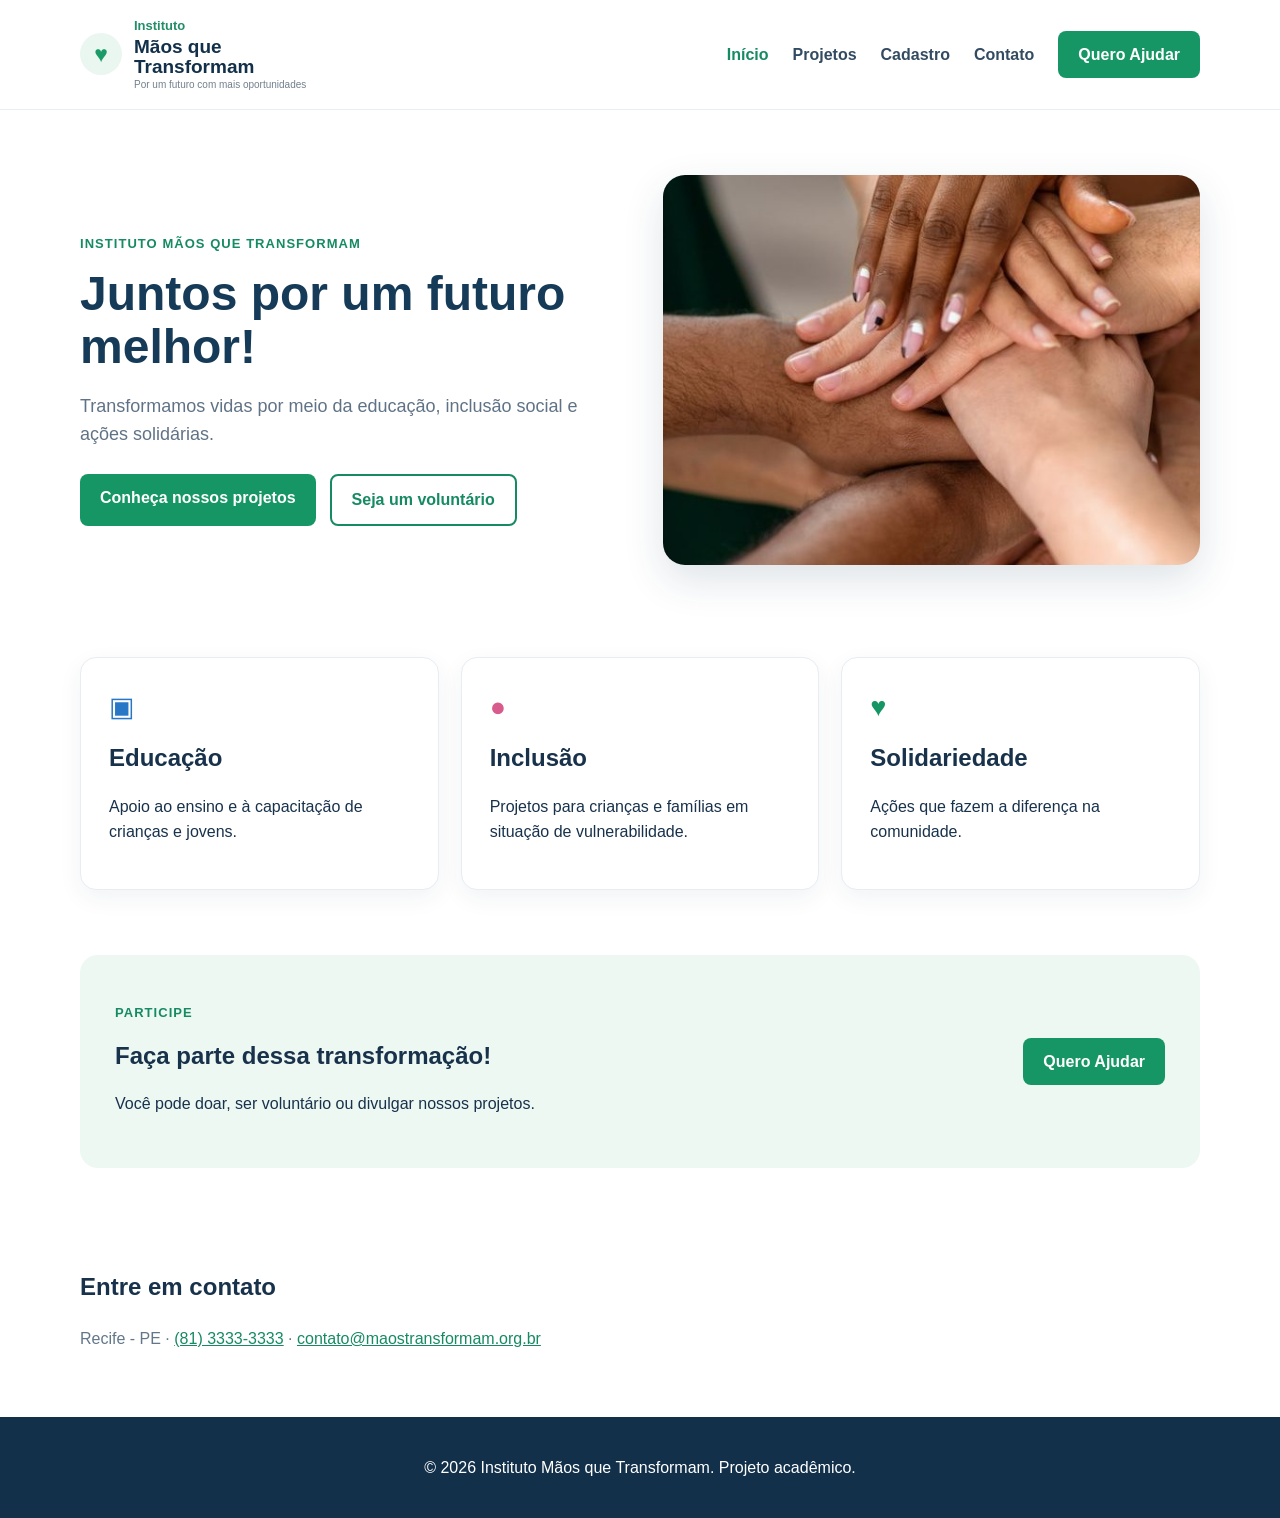
==== html/index.html @ 0df7c1c0 "Projeto inicial - Instituto Mãos que Transformam" ====
<!DOCTYPE html>
<html lang="pt-BR">
<head>
    <meta charset="UTF-8">
    <meta name="viewport" content="width=device-width, initial-scale=1.0">
    <meta name="description" content="Instituto Mãos que Transformam - educação, inclusão e solidariedade.">
    <title>Instituto Mãos que Transformam</title>
    <link rel="stylesheet" href="../css/style.css">
</head>
<body>
    <header class="topbar">
        <div class="container nav-wrap">
            <a class="brand" href="index.html">
                <span class="brand-mark" aria-hidden="true">♥</span>
                <span>
                    <strong>Instituto</strong>
                    <b>Mãos que<br>Transformam</b>
                    <small>Por um futuro com mais oportunidades</small>
                </span>
            </a>

            <nav aria-label="Navegação principal">
                <ul class="nav-list">
                    <li><a class="active" href="index.html">Início</a></li>
                    <li><a href="projetos.html">Projetos</a></li>
                    <li><a href="cadastro.html">Cadastro</a></li>
                    <li><a href="#contato">Contato</a></li>
                    <li><a class="nav-cta" href="cadastro.html">Quero Ajudar</a></li>
                </ul>
            </nav>
        </div>
    </header>

    <main>
        <section class="hero container">
            <div class="hero-copy">
                <p class="eyebrow">Instituto Mãos que Transformam</p>
                <h1>Juntos por um futuro melhor!</h1>
                <p>
                    Transformamos vidas por meio da educação,
                    inclusão social e ações solidárias.
                </p>

                <div class="hero-actions">
                    <a class="button" href="projetos.html">Conheça nossos projetos</a>
                    <a class="button outline" href="cadastro.html">Seja um voluntário</a>
                </div>
            </div>

            <div class="hero-image">
                <img src="../imagens/banner.jpg"
                     alt="Voluntários reunidos em uma ação comunitária">
            </div>
        </section>

        <section class="pillars container" aria-label="Áreas de atuação">
            <article>
                <span class="icon blue" aria-hidden="true">▣</span>
                <h2>Educação</h2>
                <p>Apoio ao ensino e à capacitação de crianças e jovens.</p>
            </article>

            <article>
                <span class="icon pink" aria-hidden="true">●</span>
                <h2>Inclusão</h2>
                <p>Projetos para crianças e famílias em situação de vulnerabilidade.</p>
            </article>

            <article>
                <span class="icon green" aria-hidden="true">♥</span>
                <h2>Solidariedade</h2>
                <p>Ações que fazem a diferença na comunidade.</p>
            </article>
        </section>

        <section class="callout container">
            <div>
                <p class="eyebrow">Participe</p>
                <h2>Faça parte dessa transformação!</h2>
                <p>Você pode doar, ser voluntário ou divulgar nossos projetos.</p>
            </div>
            <a class="button" href="cadastro.html">Quero Ajudar</a>
        </section>

        <section class="contact container" id="contato">
            <h2>Entre em contato</h2>
            <address>
                Recife - PE ·
                <a href="tel:+558133333333">(81) 3333-3333</a> ·
                <a href="mailto:contato@maostransformam.org.br">
                    contato@maostransformam.org.br
                </a>
            </address>
        </section>
    </main>

    <footer class="footer">
        <p>&copy; 2026 Instituto Mãos que Transformam. Projeto acadêmico.</p>
    </footer>

    <script src="../js/script.js"></script>
</body>
</html>
---- css/style.css ----
*{box-sizing:border-box}
html{scroll-behavior:smooth}
body{margin:0;font-family:Arial,Helvetica,sans-serif;color:#18324b;background:#fff;line-height:1.6}
.container{width:min(1120px,92%);margin:auto}
.topbar{background:#fff;border-bottom:1px solid #e8eef3;position:sticky;top:0;z-index:10}
.nav-wrap{display:flex;align-items:center;justify-content:space-between;gap:30px;padding:16px 0}
.brand{display:flex;align-items:center;gap:12px;color:#12304a;text-decoration:none}
.brand-mark{display:grid;place-items:center;width:42px;height:42px;border-radius:50%;background:#eaf7f0;color:#1b9b68;font-size:23px}
.brand strong,.brand b,.brand small{display:block}
.brand strong{font-size:13px;color:#238d67}
.brand b{font-size:19px;line-height:1.05}
.brand small{font-size:10px;color:#71808d}
.nav-list{display:flex;align-items:center;gap:24px;list-style:none;margin:0;padding:0}
.nav-list a{color:#334b61;text-decoration:none;font-weight:600}
.nav-list a:hover,.nav-list .active{color:#168a62}
.nav-cta,.button{display:inline-block;background:#179665;color:#fff!important;padding:11px 20px;border-radius:8px;text-decoration:none;border:0;font-weight:700;cursor:pointer}
.hero{display:grid;grid-template-columns:1fr 1fr;align-items:center;gap:45px;padding:65px 0}
.hero h1{font-size:48px;line-height:1.1;margin:12px 0;color:#153b58}
.eyebrow{color:#168a62;text-transform:uppercase;font-size:13px;font-weight:800;letter-spacing:.08em}
.hero-copy>p:not(.eyebrow){font-size:18px;color:#607386}
.hero-actions{display:flex;gap:14px;margin-top:25px}
.outline{background:#fff!important;color:#168a62!important;border:2px solid #168a62}
.hero-image img{width:100%;height:390px;object-fit:cover;border-radius:22px;box-shadow:0 15px 40px rgba(22,59,88,.14)}
.pillars{display:grid;grid-template-columns:repeat(3,1fr);gap:22px;padding:20px 0 65px}
.pillars article{padding:28px;border:1px solid #e7edf2;border-radius:16px;background:#fff;box-shadow:0 8px 24px rgba(22,59,88,.06)}
.icon{font-size:27px}.blue{color:#2877c7}.pink{color:#d85b8d}.green{color:#179665}
.pillars h2,.project-card h2{margin:10px 0 5px}
.callout{background:#edf8f3;border-radius:18px;padding:35px;display:flex;align-items:center;justify-content:space-between;gap:20px;margin-bottom:55px}
.callout h2{margin:5px 0}
.contact{padding:25px 0 65px}
.contact address{font-style:normal;color:#63778a}
.contact a{color:#168a62}
.footer{background:#12304a;color:#fff;text-align:center;padding:22px}
.page-heading,.form-heading{text-align:center;background:#edf5fa;padding:55px 20px;margin-bottom:35px}
.page-heading h1,.form-heading h1{font-size:42px;margin:8px 0;color:#153b58}
.projects{display:grid;grid-template-columns:repeat(3,1fr);gap:25px;padding-bottom:55px}
.project-card{overflow:hidden;border:1px solid #e4ebf0;border-radius:16px;background:#fff;box-shadow:0 8px 25px rgba(22,59,88,.08)}
.project-card img{width:100%;height:220px;object-fit:cover;display:block}
.project-card div{padding:22px}
.project-card p{color:#607386}
.small{padding:9px 15px}
.form-card{max-width:1000px;padding-bottom:60px}
.form-card form{background:#fff;padding:30px;border-radius:16px;box-shadow:0 10px 35px rgba(22,59,88,.08)}
.form-card fieldset{border:1px solid #dce6ed;border-radius:12px;padding:22px;margin-bottom:24px}
.form-card legend{font-weight:800;color:#153b58;padding:0 8px}
.form-grid{display:grid;gap:18px}
.form-grid.three{grid-template-columns:repeat(3,1fr)}
.form-grid.address{grid-template-columns:1.5fr 1fr 1fr}
.wide{grid-column:span 2}
.form-card label{display:block;font-weight:700;margin-bottom:6px}
.form-card label span,.question span{color:#d33}
.form-card input,.form-card select,.form-card textarea{width:100%;padding:12px;border:1px solid #cbd7df;border-radius:8px;font:inherit}
.form-card textarea{resize:vertical}
.choices{display:flex;flex-wrap:wrap;gap:20px;margin-bottom:20px}
.choices label{font-weight:500}
.choices input{width:auto}
.submit{margin-top:4px}
.form-status{display:inline-block;margin-left:15px}
.button:hover,.nav-cta:hover{filter:brightness(.94)}
@media(max-width:850px){
    .nav-wrap{flex-direction:column}
    .nav-list{flex-wrap:wrap;justify-content:center}
    .hero,.pillars,.projects{grid-template-columns:1fr}
    .hero h1{font-size:38px}
    .form-grid.three,.form-grid.address{grid-template-columns:1fr}
    .wide{grid-column:auto}
    .callout{flex-direction:column;align-items:flex-start}
}
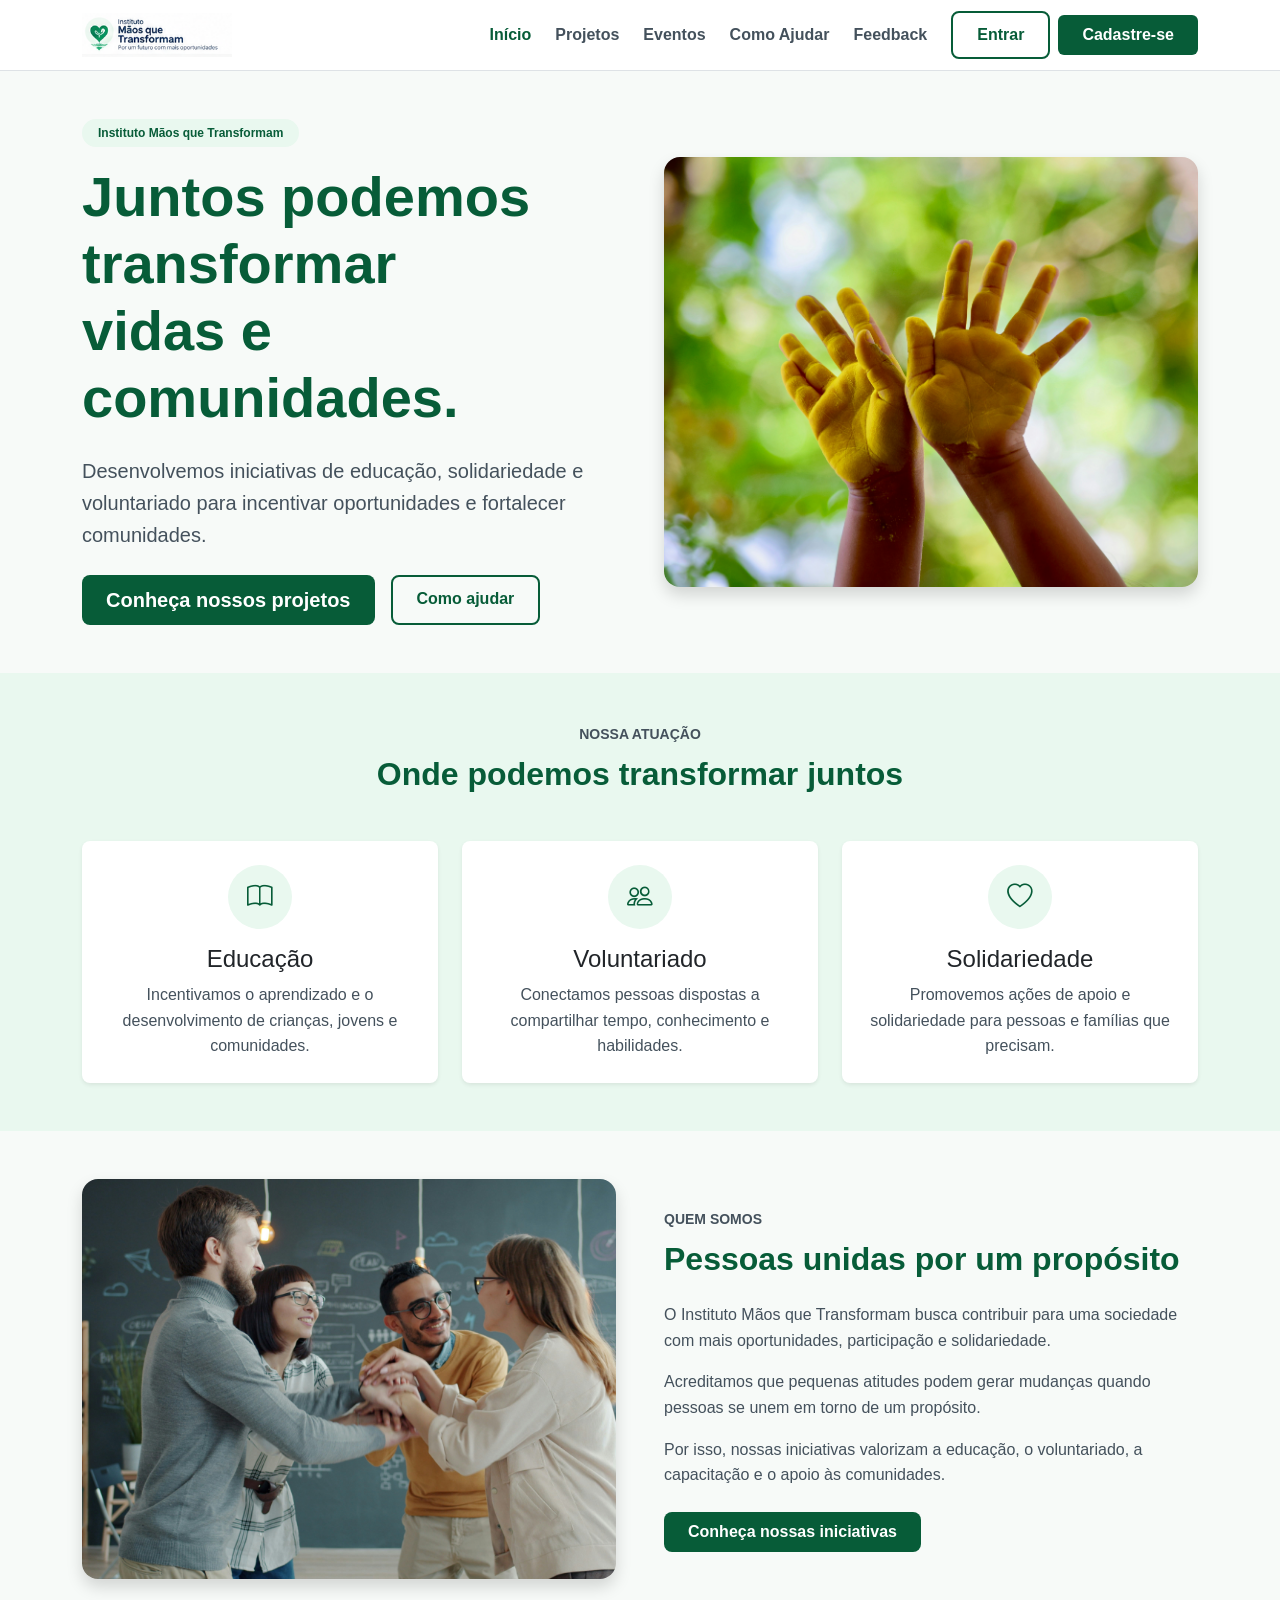
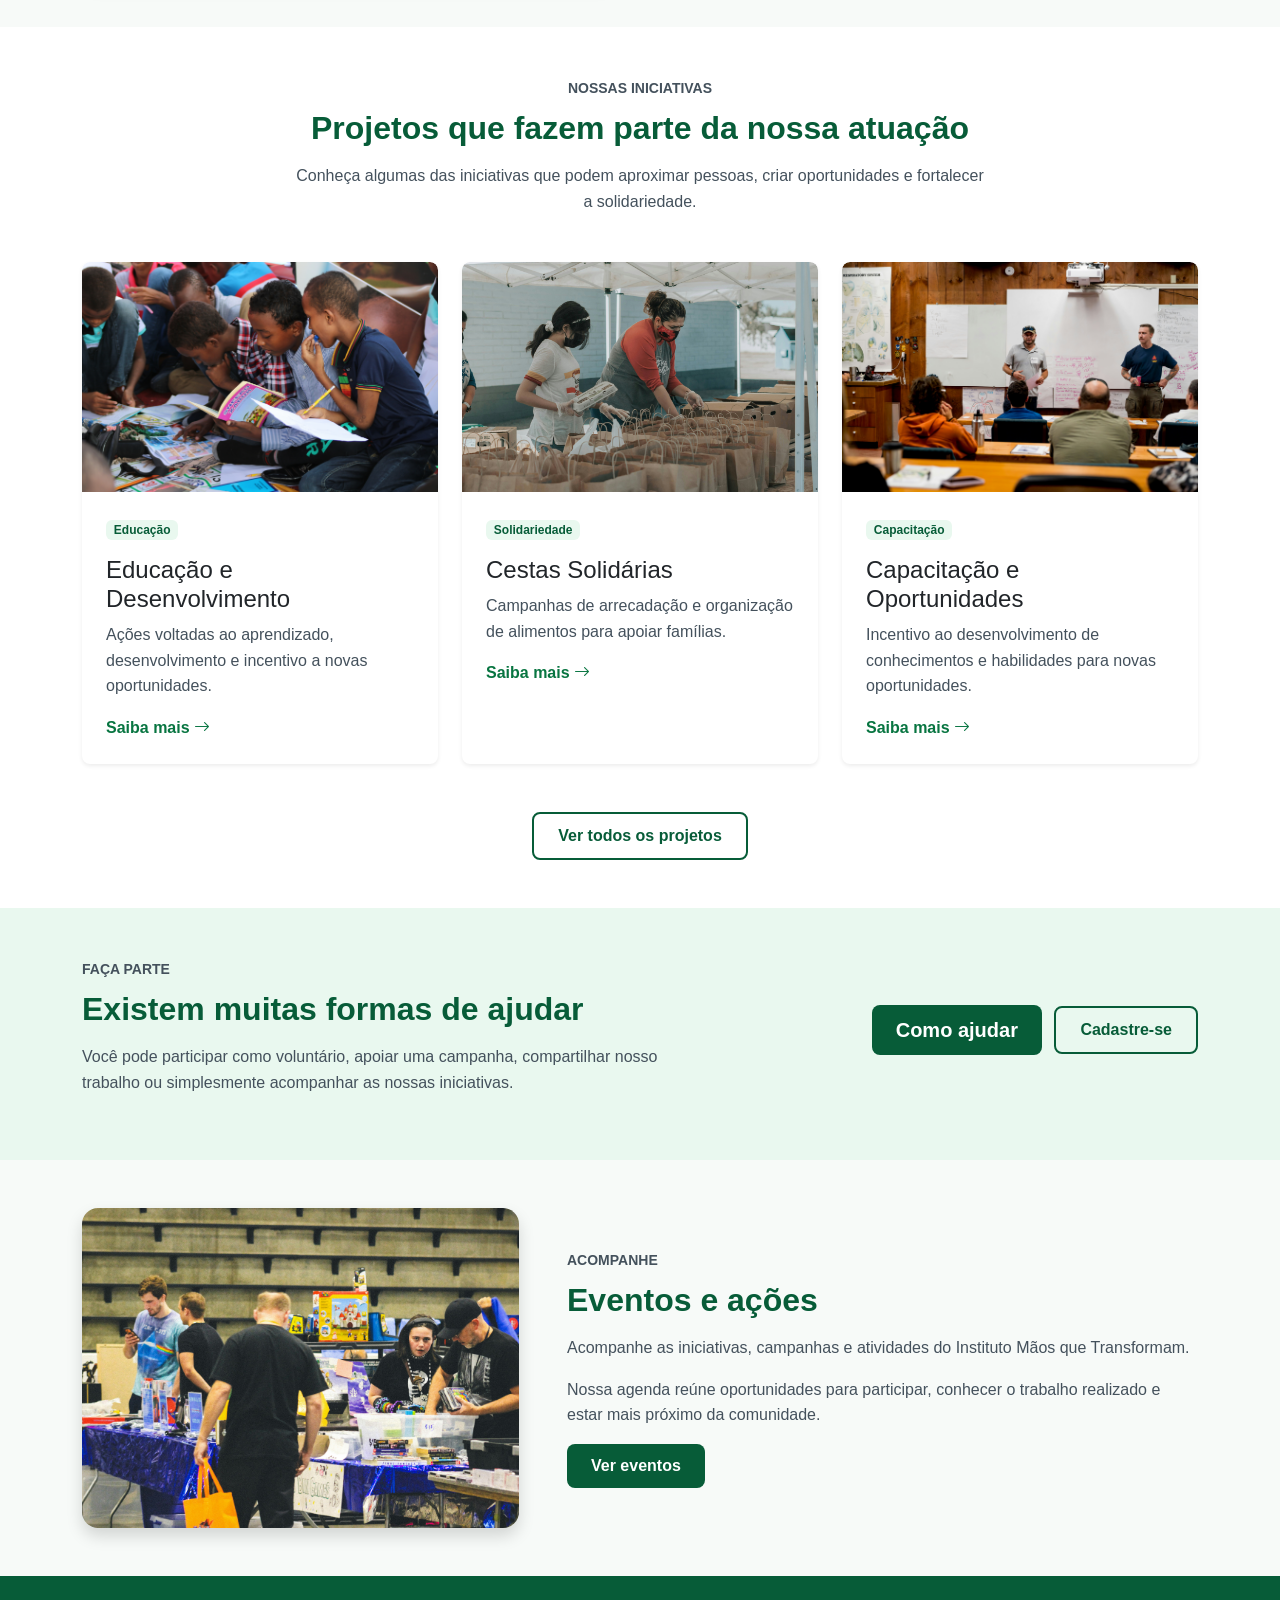
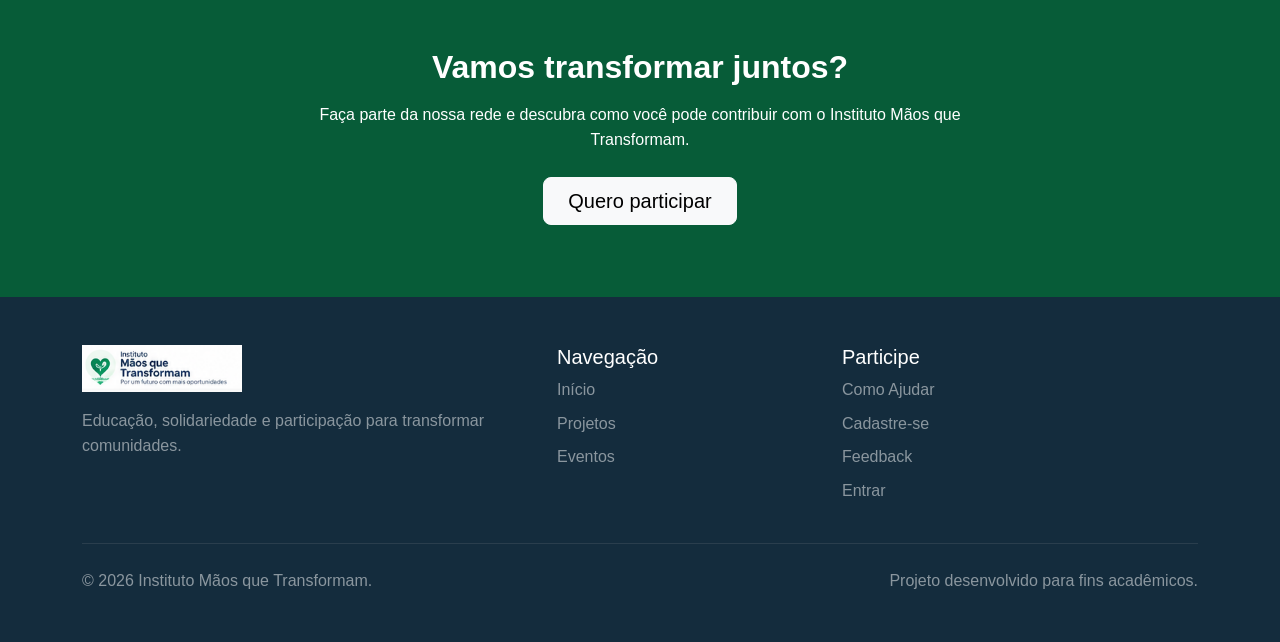
==== commit 475f2a76: "feat: adiciona versão 1.1.0 do projeto" ====
--- a/html/index.html
+++ b/html/index.html
@@ -1,103 +1,1001 @@
 <!DOCTYPE html>
 <html lang="pt-BR">
+
 <head>
     <meta charset="UTF-8">
     <meta name="viewport" content="width=device-width, initial-scale=1.0">
-    <meta name="description" content="Instituto Mãos que Transformam - educação, inclusão e solidariedade.">
+
+    <meta
+        name="description"
+        content="Instituto Mãos que Transformam - educação, solidariedade, voluntariado e transformação social."
+    >
+
     <title>Instituto Mãos que Transformam</title>
+
+    <link rel="icon" href="../imagens/logo.png">
+
+    <!-- Bootstrap -->
+    <link
+        href="https://cdn.jsdelivr.net/npm/bootstrap@5.3.3/dist/css/bootstrap.min.css"
+        rel="stylesheet"
+    >
+
+    <!-- Bootstrap Icons -->
+    <link
+        href="https://cdn.jsdelivr.net/npm/bootstrap-icons@1.11.3/font/bootstrap-icons.min.css"
+        rel="stylesheet"
+    >
+
+    <!-- CSS do projeto -->
     <link rel="stylesheet" href="../css/style.css">
 </head>
+
 <body>
-    <header class="topbar">
-        <div class="container nav-wrap">
-            <a class="brand" href="index.html">
-                <span class="brand-mark" aria-hidden="true">♥</span>
-                <span>
-                    <strong>Instituto</strong>
-                    <b>Mãos que<br>Transformam</b>
-                    <small>Por um futuro com mais oportunidades</small>
-                </span>
-            </a>
-
-            <nav aria-label="Navegação principal">
-                <ul class="nav-list">
-                    <li><a class="active" href="index.html">Início</a></li>
-                    <li><a href="projetos.html">Projetos</a></li>
-                    <li><a href="cadastro.html">Cadastro</a></li>
-                    <li><a href="#contato">Contato</a></li>
-                    <li><a class="nav-cta" href="cadastro.html">Quero Ajudar</a></li>
-                </ul>
-            </nav>
+
+    <!-- =====================================================
+         NAVBAR
+         ===================================================== -->
+
+    <header>
+        <nav
+            class="navbar navbar-expand-lg navbar-light bg-white border-bottom sticky-top"
+            aria-label="Navegação principal"
+        >
+
+            <div class="container">
+
+                <a
+                    class="navbar-brand d-flex align-items-center gap-2"
+                    href="index.html"
+                    aria-label="Instituto Mãos que Transformam - início"
+                >
+                    <img
+                        src="../imagens/logo.png"
+                        alt="Logo do Instituto Mãos que Transformam"
+                        width="150"
+                        height="auto"
+                    >
+                </a>
+
+                <button
+                    class="navbar-toggler"
+                    type="button"
+                    data-bs-toggle="collapse"
+                    data-bs-target="#menuPrincipal"
+                    aria-controls="menuPrincipal"
+                    aria-expanded="false"
+                    aria-label="Abrir menu"
+                >
+                    <span class="navbar-toggler-icon"></span>
+                </button>
+
+                <div
+                    class="collapse navbar-collapse"
+                    id="menuPrincipal"
+                >
+                    <ul class="navbar-nav ms-auto align-items-lg-center gap-lg-2">
+
+                        <li class="nav-item">
+                            <a
+                                class="nav-link active"
+                                aria-current="page"
+                                href="index.html"
+                            >
+                                Início
+                            </a>
+                        </li>
+
+                        <li class="nav-item">
+                            <a
+                                class="nav-link"
+                                href="projetos.html"
+                            >
+                                Projetos
+                            </a>
+                        </li>
+
+                        <li class="nav-item">
+                            <a
+                                class="nav-link"
+                                href="eventos.html"
+                            >
+                                Eventos
+                            </a>
+                        </li>
+
+                        <li class="nav-item">
+                            <a
+                                class="nav-link"
+                                href="ajudar.html"
+                            >
+                                Como Ajudar
+                            </a>
+                        </li>
+
+                        <li class="nav-item">
+                            <a
+                                class="nav-link"
+                                href="feedback.html"
+                            >
+                                Feedback
+                            </a>
+                        </li>
+
+                        <li class="nav-item ms-lg-2">
+                            <a
+                                class="btn btn-outline-custom"
+                                href="login.html"
+                            >
+                                Entrar
+                            </a>
+                        </li>
+
+                        <li class="nav-item">
+                            <a
+                                class="btn btn-075C38 text-white px-4 py-2 rounded-2"
+                                href="cadastro.html"
+                            >
+                                Cadastre-se
+                            </a>
+                        </li>
+
+                    </ul>
+                </div>
+
+            </div>
+        </nav>
+    </header>
+
+
+    <main>
+
+        <!-- =====================================================
+             HERO
+             ===================================================== -->
+
+        <section class="py-5">
+
+            <div class="container">
+
+                <div class="row align-items-center g-5">
+
+                    <div class="col-lg-6">
+
+                        <span
+                            class="badge rounded-pill px-3 py-2 mb-3"
+                            style="background-color: var(--verde-claro); color: var(--verde-escuro);"
+                        >
+                            Instituto Mãos que Transformam
+                        </span>
+
+                        <h1 class="display-4 fw-bold mb-4">
+                            Juntos podemos transformar
+                            <span class="d-block">
+                                vidas e comunidades.
+                            </span>
+                        </h1>
+
+                        <p class="lead mb-4">
+                            Desenvolvemos iniciativas de educação,
+                            solidariedade e voluntariado para incentivar
+                            oportunidades e fortalecer comunidades.
+                        </p>
+
+                        <div class="d-flex flex-wrap gap-3">
+
+                            <a
+                                href="projetos.html"
+                                class="btn btn-075C38 btn-lg text-white px-4"
+                            >
+                                Conheça nossos projetos
+                            </a>
+
+                            <a
+                                href="ajudar.html"
+                                class="btn btn-outline-custom"
+                            >
+                                Como ajudar
+                            </a>
+
+                        </div>
+
+                    </div>
+
+
+                    <div class="col-lg-6">
+
+                        <div class="rounded-4 overflow-hidden shadow">
+
+                            <img
+                                src="../imagens/logo.jpg.jpg"
+                                class="img-fluid w-100"
+                                alt="Pessoas reunidas em uma atividade colaborativa"
+                                style="height: 430px; object-fit: cover;"
+                            >
+
+                        </div>
+
+                    </div>
+
+                </div>
+
+            </div>
+
+        </section>
+
+
+        <!-- =====================================================
+             ÁREAS DE ATUAÇÃO
+             ===================================================== -->
+
+        <section
+            class="bg-ecf9ec"
+            aria-labelledby="areasTitulo"
+        >
+
+            <div class="container">
+
+                <div class="text-center mb-5">
+
+                    <span class="text-uppercase fw-semibold small">
+                        Nossa atuação
+                    </span>
+
+                    <h2 id="areasTitulo" class="mt-2">
+                        Onde podemos transformar juntos
+                    </h2>
+
+                </div>
+
+
+                <div class="row g-4">
+
+                    <div class="col-md-4">
+
+                        <article class="card h-100 border-0 shadow-sm">
+
+                            <div class="card-body p-4 text-center">
+
+                                <div
+                                    class="rounded-circle d-inline-flex align-items-center justify-content-center mb-3"
+                                    style="
+                                        width: 64px;
+                                        height: 64px;
+                                        background-color: var(--verde-claro);
+                                        color: var(--verde-escuro);
+                                        font-size: 1.6rem;
+                                    "
+                                >
+                                    <i
+                                        class="bi bi-book"
+                                        aria-hidden="true"
+                                    ></i>
+                                </div>
+
+                                <h3 class="h4">
+                                    Educação
+                                </h3>
+
+                                <p class="card-text">
+                                    Incentivamos o aprendizado e o
+                                    desenvolvimento de crianças, jovens
+                                    e comunidades.
+                                </p>
+
+                            </div>
+
+                        </article>
+
+                    </div>
+
+
+                    <div class="col-md-4">
+
+                        <article class="card h-100 border-0 shadow-sm">
+
+                            <div class="card-body p-4 text-center">
+
+                                <div
+                                    class="rounded-circle d-inline-flex align-items-center justify-content-center mb-3"
+                                    style="
+                                        width: 64px;
+                                        height: 64px;
+                                        background-color: var(--verde-claro);
+                                        color: var(--verde-escuro);
+                                        font-size: 1.6rem;
+                                    "
+                                >
+                                    <i
+                                        class="bi bi-people"
+                                        aria-hidden="true"
+                                    ></i>
+                                </div>
+
+                                <h3 class="h4">
+                                    Voluntariado
+                                </h3>
+
+                                <p class="card-text">
+                                    Conectamos pessoas dispostas a
+                                    compartilhar tempo, conhecimento
+                                    e habilidades.
+                                </p>
+
+                            </div>
+
+                        </article>
+
+                    </div>
+
+
+                    <div class="col-md-4">
+
+                        <article class="card h-100 border-0 shadow-sm">
+
+                            <div class="card-body p-4 text-center">
+
+                                <div
+                                    class="rounded-circle d-inline-flex align-items-center justify-content-center mb-3"
+                                    style="
+                                        width: 64px;
+                                        height: 64px;
+                                        background-color: var(--verde-claro);
+                                        color: var(--verde-escuro);
+                                        font-size: 1.6rem;
+                                    "
+                                >
+                                    <i
+                                        class="bi bi-heart"
+                                        aria-hidden="true"
+                                    ></i>
+                                </div>
+
+                                <h3 class="h4">
+                                    Solidariedade
+                                </h3>
+
+                                <p class="card-text">
+                                    Promovemos ações de apoio e
+                                    solidariedade para pessoas e
+                                    famílias que precisam.
+                                </p>
+
+                            </div>
+
+                        </article>
+
+                    </div>
+
+                </div>
+
+            </div>
+
+        </section>
+
+
+        <!-- =====================================================
+             SOBRE
+             ===================================================== -->
+
+        <section aria-labelledby="sobreTitulo">
+
+            <div class="container">
+
+                <div class="row align-items-center g-5">
+
+                    <div class="col-lg-6">
+
+                        <img
+                            src="../imagens/unidosporumproposito.jpg.jpg"
+                            class="img-fluid rounded-4 shadow"
+                            alt="Pessoas unidas em uma atividade colaborativa"
+                            loading="lazy"
+                            style="
+                                height: 400px;
+                                width: 100%;
+                                object-fit: cover;
+                            "
+                        >
+
+                    </div>
+
+
+                    <div class="col-lg-6">
+
+                        <span class="text-uppercase fw-semibold small">
+                            Quem somos
+                        </span>
+
+                        <h2
+                            id="sobreTitulo"
+                            class="mt-2 mb-4"
+                        >
+                            Pessoas unidas por um propósito
+                        </h2>
+
+                        <p>
+                            O Instituto Mãos que Transformam busca
+                            contribuir para uma sociedade com mais
+                            oportunidades, participação e solidariedade.
+                        </p>
+
+                        <p>
+                            Acreditamos que pequenas atitudes podem
+                            gerar mudanças quando pessoas se unem em
+                            torno de um propósito.
+                        </p>
+
+                        <p>
+                            Por isso, nossas iniciativas valorizam a
+                            educação, o voluntariado, a capacitação e
+                            o apoio às comunidades.
+                        </p>
+
+                        <a
+                            href="projetos.html"
+                            class="btn btn-075C38 text-white mt-2 px-4 py-2"
+                        >
+                            Conheça nossas iniciativas
+                        </a>
+
+                    </div>
+
+                </div>
+
+            </div>
+
+        </section>
+
+
+        <!-- =====================================================
+             PROJETOS
+             ===================================================== -->
+
+        <section
+            class="bg-white"
+            aria-labelledby="projetosTitulo"
+        >
+
+            <div class="container">
+
+                <div class="text-center mb-5">
+
+                    <span class="text-uppercase fw-semibold small">
+                        Nossas iniciativas
+                    </span>
+
+                    <h2
+                        id="projetosTitulo"
+                        class="mt-2"
+                    >
+                        Projetos que fazem parte da nossa atuação
+                    </h2>
+
+                    <p
+                        class="mx-auto mt-3"
+                        style="max-width: 700px;"
+                    >
+                        Conheça algumas das iniciativas que podem
+                        aproximar pessoas, criar oportunidades e
+                        fortalecer a solidariedade.
+                    </p>
+
+                </div>
+
+
+                <div class="row g-4">
+
+                    <!-- Educação -->
+
+                    <div class="col-md-4">
+
+                        <article
+                            class="card h-100 border-0 shadow-sm overflow-hidden"
+                        >
+
+                            <img
+                                src="../imagens/educaçãoedesenvolvimento.jpg.jpg"
+                                class="card-img-top"
+                                alt="Crianças participando de uma atividade educativa"
+                                loading="lazy"
+                                style="
+                                    height: 230px;
+                                    object-fit: cover;
+                                "
+                            >
+
+                            <div class="card-body p-4">
+
+                                <span
+                                    class="badge mb-3"
+                                    style="
+                                        background-color: var(--verde-claro);
+                                        color: var(--verde-escuro);
+                                    "
+                                >
+                                    Educação
+                                </span>
+
+                                <h3 class="h4">
+                                    Educação e Desenvolvimento
+                                </h3>
+
+                                <p class="card-text">
+                                    Ações voltadas ao aprendizado,
+                                    desenvolvimento e incentivo a
+                                    novas oportunidades.
+                                </p>
+
+                                <a
+                                    href="projetos.html"
+                                    class="fw-semibold"
+                                >
+                                    Saiba mais
+                                    <i
+                                        class="bi bi-arrow-right"
+                                        aria-hidden="true"
+                                    ></i>
+                                </a>
+
+                            </div>
+
+                        </article>
+
+                    </div>
+
+
+                    <!-- Cestas Solidárias -->
+
+                    <div class="col-md-4">
+
+                        <article
+                            class="card h-100 border-0 shadow-sm overflow-hidden"
+                        >
+
+                            <img
+                                src="../imagens/CestasSolidárias.jpg.jpg"
+                                class="card-img-top"
+                                alt="Voluntários organizando alimentos para uma ação solidária"
+                                loading="lazy"
+                                style="
+                                    height: 230px;
+                                    object-fit: cover;
+                                "
+                            >
+
+                            <div class="card-body p-4">
+
+                                <span
+                                    class="badge mb-3"
+                                    style="
+                                        background-color: var(--verde-claro);
+                                        color: var(--verde-escuro);
+                                    "
+                                >
+                                    Solidariedade
+                                </span>
+
+                                <h3 class="h4">
+                                    Cestas Solidárias
+                                </h3>
+
+                                <p class="card-text">
+                                    Campanhas de arrecadação e
+                                    organização de alimentos para
+                                    apoiar famílias.
+                                </p>
+
+                                <a
+                                    href="projetos.html"
+                                    class="fw-semibold"
+                                >
+                                    Saiba mais
+                                    <i
+                                        class="bi bi-arrow-right"
+                                        aria-hidden="true"
+                                    ></i>
+                                </a>
+
+                            </div>
+
+                        </article>
+
+                    </div>
+
+
+                    <!-- Capacitação -->
+
+                    <div class="col-md-4">
+
+                        <article
+                            class="card h-100 border-0 shadow-sm overflow-hidden"
+                        >
+
+                            <img
+                                src="../imagens/CapacitaçãoeOportunidades.jpg.jpg"
+                                class="card-img-top"
+                                alt="Pessoas participando de uma atividade de capacitação"
+                                loading="lazy"
+                                style="
+                                    height: 230px;
+                                    object-fit: cover;
+                                "
+                            >
+
+                            <div class="card-body p-4">
+
+                                <span
+                                    class="badge mb-3"
+                                    style="
+                                        background-color: var(--verde-claro);
+                                        color: var(--verde-escuro);
+                                    "
+                                >
+                                    Capacitação
+                                </span>
+
+                                <h3 class="h4">
+                                    Capacitação e Oportunidades
+                                </h3>
+
+                                <p class="card-text">
+                                    Incentivo ao desenvolvimento de
+                                    conhecimentos e habilidades para
+                                    novas oportunidades.
+                                </p>
+
+                                <a
+                                    href="projetos.html"
+                                    class="fw-semibold"
+                                >
+                                    Saiba mais
+                                    <i
+                                        class="bi bi-arrow-right"
+                                        aria-hidden="true"
+                                    ></i>
+                                </a>
+
+                            </div>
+
+                        </article>
+
+                    </div>
+
+                </div>
+
+
+                <div class="text-center mt-5">
+
+                    <a
+                        href="projetos.html"
+                        class="btn btn-outline-custom"
+                    >
+                        Ver todos os projetos
+                    </a>
+
+                </div>
+
+            </div>
+
+        </section>
+
+
+        <!-- =====================================================
+             COMO AJUDAR
+             ===================================================== -->
+
+        <section
+            class="bg-ecf9ec"
+            aria-labelledby="ajudarTitulo"
+        >
+
+            <div class="container">
+
+                <div class="row align-items-center g-5">
+
+                    <div class="col-lg-7">
+
+                        <span class="text-uppercase fw-semibold small">
+                            Faça parte
+                        </span>
+
+                        <h2
+                            id="ajudarTitulo"
+                            class="mt-2 mb-3"
+                        >
+                            Existem muitas formas de ajudar
+                        </h2>
+
+                        <p>
+                            Você pode participar como voluntário,
+                            apoiar uma campanha, compartilhar nosso
+                            trabalho ou simplesmente acompanhar as
+                            nossas iniciativas.
+                        </p>
+
+                    </div>
+
+
+                    <div class="col-lg-5 text-lg-end">
+
+                        <a
+                            href="ajudar.html"
+                            class="btn btn-075C38 btn-lg text-white px-4 me-2 mb-2"
+                        >
+                            Como ajudar
+                        </a>
+
+                        <a
+                            href="cadastro.html"
+                            class="btn btn-outline-custom mb-2"
+                        >
+                            Cadastre-se
+                        </a>
+
+                    </div>
+
+                </div>
+
+            </div>
+
+        </section>
+
+
+        <!-- =====================================================
+             EVENTOS
+             ===================================================== -->
+
+        <section aria-labelledby="eventosTitulo">
+
+            <div class="container">
+
+                <div class="row align-items-center g-5">
+
+                    <div class="col-lg-5">
+
+                        <img
+                            src="../imagens/eventoseações.jpg.jpg"
+                            class="img-fluid rounded-4 shadow"
+                            alt="Pessoas reunidas em uma atividade comunitária"
+                            loading="lazy"
+                            style="
+                                height: 320px;
+                                width: 100%;
+                                object-fit: cover;
+                            "
+                        >
+
+                    </div>
+
+
+                    <div class="col-lg-7">
+
+                        <span class="text-uppercase fw-semibold small">
+                            Acompanhe
+                        </span>
+
+                        <h2
+                            id="eventosTitulo"
+                            class="mt-2 mb-3"
+                        >
+                            Eventos e ações
+                        </h2>
+
+                        <p>
+                            Acompanhe as iniciativas, campanhas e
+                            atividades do Instituto Mãos que Transformam.
+                        </p>
+
+                        <p>
+                            Nossa agenda reúne oportunidades para
+                            participar, conhecer o trabalho realizado
+                            e estar mais próximo da comunidade.
+                        </p>
+
+                        <a
+                            href="eventos.html"
+                            class="btn btn-075C38 text-white px-4"
+                        >
+                            Ver eventos
+                        </a>
+
+                    </div>
+
+                </div>
+
+            </div>
+
+        </section>
+
+
+        <!-- =====================================================
+             CTA FINAL
+             ===================================================== -->
+
+        <section
+            class="py-5"
+            style="background-color: var(--verde-escuro);"
+        >
+
+            <div class="container text-center text-white py-4">
+
+                <h2 class="text-white mb-3">
+                    Vamos transformar juntos?
+                </h2>
+
+                <p
+                    class="text-white mx-auto mb-4"
+                    style="max-width: 650px;"
+                >
+                    Faça parte da nossa rede e descubra como você pode
+                    contribuir com o Instituto Mãos que Transformam.
+                </p>
+
+                <a
+                    href="cadastro.html"
+                    class="btn btn-light btn-lg px-4"
+                >
+                    Quero participar
+                </a>
+
+            </div>
+
+        </section>
+
+    </main>
+
+
+    <!-- =====================================================
+         RODAPÉ
+         ===================================================== -->
+
+    <footer
+        class="py-5"
+        style="background-color: var(--texto-escuro);"
+    >
+
+        <div class="container">
+
+            <div class="row g-4">
+
+                <div class="col-lg-5">
+
+                    <img
+                        src="../imagens/logo.png"
+                        alt="Instituto Mãos que Transformam"
+                        width="160"
+                        class="mb-3"
+                    >
+
+                    <p class="text-white-50 mb-0">
+                        Educação, solidariedade e participação para
+                        transformar comunidades.
+                    </p>
+
+                </div>
+
+
+                <div class="col-sm-6 col-lg-3">
+
+                    <h2 class="h5 text-white">
+                        Navegação
+                    </h2>
+
+                    <ul class="list-unstyled">
+
+                        <li class="mb-2">
+                            <a
+                                href="index.html"
+                                class="text-white-50"
+                            >
+                                Início
+                            </a>
+                        </li>
+
+                        <li class="mb-2">
+                            <a
+                                href="projetos.html"
+                                class="text-white-50"
+                            >
+                                Projetos
+                            </a>
+                        </li>
+
+                        <li class="mb-2">
+                            <a
+                                href="eventos.html"
+                                class="text-white-50"
+                            >
+                                Eventos
+                            </a>
+                        </li>
+
+                    </ul>
+
+                </div>
+
+
+                <div class="col-sm-6 col-lg-4">
+
+                    <h2 class="h5 text-white">
+                        Participe
+                    </h2>
+
+                    <ul class="list-unstyled">
+
+                        <li class="mb-2">
+                            <a
+                                href="ajudar.html"
+                                class="text-white-50"
+                            >
+                                Como Ajudar
+                            </a>
+                        </li>
+
+                        <li class="mb-2">
+                            <a
+                                href="cadastro.html"
+                                class="text-white-50"
+                            >
+                                Cadastre-se
+                            </a>
+                        </li>
+
+                        <li class="mb-2">
+                            <a
+                                href="feedback.html"
+                                class="text-white-50"
+                            >
+                                Feedback
+                            </a>
+                        </li>
+
+                        <li>
+                            <a
+                                href="login.html"
+                                class="text-white-50"
+                            >
+                                Entrar
+                            </a>
+                        </li>
+
+                    </ul>
+
+                </div>
+
+            </div>
+
+
+            <hr class="border-secondary my-4">
+
+
+            <div
+                class="d-flex flex-column flex-md-row justify-content-between gap-2"
+            >
+
+                <p class="text-white-50 mb-0">
+                    © 2026 Instituto Mãos que Transformam.
+                </p>
+
+                <p class="text-white-50 mb-0">
+                    Projeto desenvolvido para fins acadêmicos.
+                </p>
+
+            </div>
+
         </div>
-    </header>
-
-    <main>
-        <section class="hero container">
-            <div class="hero-copy">
-                <p class="eyebrow">Instituto Mãos que Transformam</p>
-                <h1>Juntos por um futuro melhor!</h1>
-                <p>
-                    Transformamos vidas por meio da educação,
-                    inclusão social e ações solidárias.
-                </p>
-
-                <div class="hero-actions">
-                    <a class="button" href="projetos.html">Conheça nossos projetos</a>
-                    <a class="button outline" href="cadastro.html">Seja um voluntário</a>
-                </div>
-            </div>
-
-            <div class="hero-image">
-                <img src="../imagens/banner.jpg"
-                     alt="Voluntários reunidos em uma ação comunitária">
-            </div>
-        </section>
-
-        <section class="pillars container" aria-label="Áreas de atuação">
-            <article>
-                <span class="icon blue" aria-hidden="true">▣</span>
-                <h2>Educação</h2>
-                <p>Apoio ao ensino e à capacitação de crianças e jovens.</p>
-            </article>
-
-            <article>
-                <span class="icon pink" aria-hidden="true">●</span>
-                <h2>Inclusão</h2>
-                <p>Projetos para crianças e famílias em situação de vulnerabilidade.</p>
-            </article>
-
-            <article>
-                <span class="icon green" aria-hidden="true">♥</span>
-                <h2>Solidariedade</h2>
-                <p>Ações que fazem a diferença na comunidade.</p>
-            </article>
-        </section>
-
-        <section class="callout container">
-            <div>
-                <p class="eyebrow">Participe</p>
-                <h2>Faça parte dessa transformação!</h2>
-                <p>Você pode doar, ser voluntário ou divulgar nossos projetos.</p>
-            </div>
-            <a class="button" href="cadastro.html">Quero Ajudar</a>
-        </section>
-
-        <section class="contact container" id="contato">
-            <h2>Entre em contato</h2>
-            <address>
-                Recife - PE ·
-                <a href="tel:+558133333333">(81) 3333-3333</a> ·
-                <a href="mailto:contato@maostransformam.org.br">
-                    contato@maostransformam.org.br
-                </a>
-            </address>
-        </section>
-    </main>
-
-    <footer class="footer">
-        <p>&copy; 2026 Instituto Mãos que Transformam. Projeto acadêmico.</p>
+
     </footer>
 
+
+    <!-- Bootstrap JS -->
+    <script
+        src="https://cdn.jsdelivr.net/npm/bootstrap@5.3.3/dist/js/bootstrap.bundle.min.js"
+    ></script>
+
+    <!-- JavaScript do projeto -->
     <script src="../js/script.js"></script>
+
 </body>
-</html>
+
+</html>
--- a/css/style.css
+++ b/css/style.css
@@ -1,68 +1,673 @@
-*{box-sizing:border-box}
-html{scroll-behavior:smooth}
-body{margin:0;font-family:Arial,Helvetica,sans-serif;color:#18324b;background:#fff;line-height:1.6}
-.container{width:min(1120px,92%);margin:auto}
-.topbar{background:#fff;border-bottom:1px solid #e8eef3;position:sticky;top:0;z-index:10}
-.nav-wrap{display:flex;align-items:center;justify-content:space-between;gap:30px;padding:16px 0}
-.brand{display:flex;align-items:center;gap:12px;color:#12304a;text-decoration:none}
-.brand-mark{display:grid;place-items:center;width:42px;height:42px;border-radius:50%;background:#eaf7f0;color:#1b9b68;font-size:23px}
-.brand strong,.brand b,.brand small{display:block}
-.brand strong{font-size:13px;color:#238d67}
-.brand b{font-size:19px;line-height:1.05}
-.brand small{font-size:10px;color:#71808d}
-.nav-list{display:flex;align-items:center;gap:24px;list-style:none;margin:0;padding:0}
-.nav-list a{color:#334b61;text-decoration:none;font-weight:600}
-.nav-list a:hover,.nav-list .active{color:#168a62}
-.nav-cta,.button{display:inline-block;background:#179665;color:#fff!important;padding:11px 20px;border-radius:8px;text-decoration:none;border:0;font-weight:700;cursor:pointer}
-.hero{display:grid;grid-template-columns:1fr 1fr;align-items:center;gap:45px;padding:65px 0}
-.hero h1{font-size:48px;line-height:1.1;margin:12px 0;color:#153b58}
-.eyebrow{color:#168a62;text-transform:uppercase;font-size:13px;font-weight:800;letter-spacing:.08em}
-.hero-copy>p:not(.eyebrow){font-size:18px;color:#607386}
-.hero-actions{display:flex;gap:14px;margin-top:25px}
-.outline{background:#fff!important;color:#168a62!important;border:2px solid #168a62}
-.hero-image img{width:100%;height:390px;object-fit:cover;border-radius:22px;box-shadow:0 15px 40px rgba(22,59,88,.14)}
-.pillars{display:grid;grid-template-columns:repeat(3,1fr);gap:22px;padding:20px 0 65px}
-.pillars article{padding:28px;border:1px solid #e7edf2;border-radius:16px;background:#fff;box-shadow:0 8px 24px rgba(22,59,88,.06)}
-.icon{font-size:27px}.blue{color:#2877c7}.pink{color:#d85b8d}.green{color:#179665}
-.pillars h2,.project-card h2{margin:10px 0 5px}
-.callout{background:#edf8f3;border-radius:18px;padding:35px;display:flex;align-items:center;justify-content:space-between;gap:20px;margin-bottom:55px}
-.callout h2{margin:5px 0}
-.contact{padding:25px 0 65px}
-.contact address{font-style:normal;color:#63778a}
-.contact a{color:#168a62}
-.footer{background:#12304a;color:#fff;text-align:center;padding:22px}
-.page-heading,.form-heading{text-align:center;background:#edf5fa;padding:55px 20px;margin-bottom:35px}
-.page-heading h1,.form-heading h1{font-size:42px;margin:8px 0;color:#153b58}
-.projects{display:grid;grid-template-columns:repeat(3,1fr);gap:25px;padding-bottom:55px}
-.project-card{overflow:hidden;border:1px solid #e4ebf0;border-radius:16px;background:#fff;box-shadow:0 8px 25px rgba(22,59,88,.08)}
-.project-card img{width:100%;height:220px;object-fit:cover;display:block}
-.project-card div{padding:22px}
-.project-card p{color:#607386}
-.small{padding:9px 15px}
-.form-card{max-width:1000px;padding-bottom:60px}
-.form-card form{background:#fff;padding:30px;border-radius:16px;box-shadow:0 10px 35px rgba(22,59,88,.08)}
-.form-card fieldset{border:1px solid #dce6ed;border-radius:12px;padding:22px;margin-bottom:24px}
-.form-card legend{font-weight:800;color:#153b58;padding:0 8px}
-.form-grid{display:grid;gap:18px}
-.form-grid.three{grid-template-columns:repeat(3,1fr)}
-.form-grid.address{grid-template-columns:1.5fr 1fr 1fr}
-.wide{grid-column:span 2}
-.form-card label{display:block;font-weight:700;margin-bottom:6px}
-.form-card label span,.question span{color:#d33}
-.form-card input,.form-card select,.form-card textarea{width:100%;padding:12px;border:1px solid #cbd7df;border-radius:8px;font:inherit}
-.form-card textarea{resize:vertical}
-.choices{display:flex;flex-wrap:wrap;gap:20px;margin-bottom:20px}
-.choices label{font-weight:500}
-.choices input{width:auto}
-.submit{margin-top:4px}
-.form-status{display:inline-block;margin-left:15px}
-.button:hover,.nav-cta:hover{filter:brightness(.94)}
-@media(max-width:850px){
-    .nav-wrap{flex-direction:column}
-    .nav-list{flex-wrap:wrap;justify-content:center}
-    .hero,.pillars,.projects{grid-template-columns:1fr}
-    .hero h1{font-size:38px}
-    .form-grid.three,.form-grid.address{grid-template-columns:1fr}
-    .wide{grid-column:auto}
-    .callout{flex-direction:column;align-items:flex-start}
+:root {
+  --verde-escuro: #075C38;
+  --verde: #087541;
+  --verde-medio: #0A9650;
+  --verde-claro: #E9F8EF;
+  --fundo: #F7FAF8;
+  --branco: #FFFFFF;
+  --texto-escuro: #142C3D;
+  --texto: #44515C;
+  --cinza-claro: #DBE6DF;
+  --info: #2f80ed;
+  --warning: #d99000;
+  --sombra: 0 14px 35px rgba(18, 59, 93, 0.10);
+}
+
+* {
+  box-sizing: border-box;
+}
+
+html {
+  scroll-behavior: smooth;
+}
+
+body {
+  margin: 0;
+  font-family: "Segoe UI", Tahoma, Geneva, Verdana, sans-serif;
+  font-size: 1rem;
+  line-height: 1.6;
+  background-color: var(--fundo);
+  color: var(--texto);
+}
+
+/* =========================================================
+   TIPOGRAFIA
+   ========================================================= */
+
+h1,
+h2,
+h3,
+h4,
+h5 {
+  color: var(--verde-escuro);
+  font-weight: 700;
+  line-height: 1.2;
+  margin-top: 0;
+  margin-bottom: 0.75rem;
+}
+
+p {
+  margin: 0 0 1rem;
+  color: var(--texto);
+}
+
+a {
+  color: var(--verde);
+  text-decoration: none;
+  transition: color 0.3s ease;
+}
+
+a:hover,
+a:focus {
+  color: var(--verde-medio);
+  outline: none;
+  text-decoration: underline;
+}
+
+/* =========================================================
+   NAVBAR
+   ========================================================= */
+
+.navbar-light .navbar-nav .nav-link {
+  color: var(--texto);
+  font-weight: 600;
+  transition: color 0.3s;
+}
+
+.navbar-light .navbar-nav .nav-link:hover,
+.navbar-light .navbar-nav .nav-link:focus,
+.navbar-light .navbar-nav .nav-link.active {
+  color: var(--verde-escuro);
+  outline: none;
+}
+
+.navbar-toggler:focus {
+  outline-offset: 4px;
+  box-shadow: 0 0 0 0.25rem var(--verde-claro);
+}
+
+.navbar-brand span {
+  color: var(--verde-escuro);
+  font-weight: 700;
+  letter-spacing: 0.02em;
+}
+
+/* =========================================================
+   BOTÕES
+   ========================================================= */
+
+.btn-075C38 {
+  background-color: var(--verde-escuro);
+  border: none;
+  color: var(--branco) !important;
+  font-weight: 600;
+  padding: 0.625rem 1.5rem;
+  border-radius: 0.5rem;
+  cursor: pointer;
+  transition:
+    background-color 0.3s ease,
+    transform 0.2s ease,
+    box-shadow 0.2s ease;
+}
+
+.btn-075C38:hover,
+.btn-075C38:focus {
+  background-color: var(--verde-medio);
+  color: var(--branco) !important;
+  outline: none;
+  box-shadow: 0 0 0 0.2rem var(--verde-claro);
+}
+
+.btn-outline-custom {
+  color: var(--verde-escuro);
+  border: 2px solid var(--verde-escuro);
+  background-color: transparent;
+  font-weight: 600;
+  padding: 0.625rem 1.5rem;
+  border-radius: 0.5rem;
+  cursor: pointer;
+  transition:
+    background-color 0.3s ease,
+    color 0.3s ease;
+}
+
+.btn-outline-custom:hover,
+.btn-outline-custom:focus {
+  background-color: var(--verde-escuro);
+  color: var(--branco);
+  outline: none;
+  box-shadow: 0 0 0 0.2rem var(--verde-claro);
+}
+
+/* =========================================================
+   BOTÃO PRINCIPAL
+   ========================================================= */
+
+.btn-primary-custom {
+  display: inline-flex;
+  align-items: center;
+  justify-content: center;
+
+  background-color: var(--verde-escuro);
+  color: var(--branco) !important;
+
+  border: 1px solid var(--verde-escuro);
+  border-radius: 0.5rem;
+
+  padding: 0.65rem 1.5rem;
+
+  font-weight: 600;
+  line-height: 1.5;
+
+  cursor: pointer;
+
+  transition:
+    background-color 0.3s ease,
+    border-color 0.3s ease,
+    transform 0.2s ease,
+    box-shadow 0.2s ease;
+}
+
+.btn-primary-custom:hover {
+  background-color: var(--verde);
+  border-color: var(--verde);
+  color: var(--branco) !important;
+
+  transform: translateY(-1px);
+
+  box-shadow: 0 4px 12px rgba(7, 92, 56, 0.2);
+}
+
+.btn-primary-custom:focus {
+  background-color: var(--verde-escuro);
+  border-color: var(--verde-escuro);
+  color: var(--branco) !important;
+
+  outline: 3px solid rgba(10, 150, 80, 0.25);
+  outline-offset: 2px;
+
+  box-shadow: none;
+}
+
+.btn-primary-custom:active {
+  background-color: var(--verde-escuro);
+  border-color: var(--verde-escuro);
+  color: var(--branco) !important;
+
+  transform: translateY(0);
+}
+
+/* =========================================================
+   BOTÃO CADASTRAR
+   ========================================================= */
+
+.btn-cadastro {
+  display: inline-flex;
+  align-items: center;
+  justify-content: center;
+
+  background-color: var(--verde-escuro);
+  color: var(--branco) !important;
+
+  border: 1px solid var(--verde-escuro);
+  border-radius: 0.5rem;
+
+  padding: 0.65rem 1.8rem;
+
+  font-weight: 600;
+  line-height: 1.5;
+
+  cursor: pointer;
+
+  transition:
+    background-color 0.3s ease,
+    border-color 0.3s ease,
+    transform 0.2s ease,
+    box-shadow 0.2s ease;
+}
+
+.btn-cadastro:hover {
+  background-color: var(--verde);
+  border-color: var(--verde);
+  color: var(--branco) !important;
+
+  transform: translateY(-1px);
+
+  box-shadow: 0 4px 12px rgba(7, 92, 56, 0.2);
+}
+
+.btn-cadastro:focus {
+  background-color: var(--verde-escuro);
+  border-color: var(--verde-escuro);
+  color: var(--branco) !important;
+
+  outline: 3px solid rgba(10, 150, 80, 0.25);
+  outline-offset: 2px;
+
+  box-shadow: none;
+}
+
+.btn-cadastro:active {
+  background-color: var(--verde);
+  border-color: var(--verde);
+  color: var(--branco) !important;
+
+  transform: translateY(0);
+}
+
+/* =========================================================
+   BOTÃO ENTRAR / LOGIN
+   ========================================================= */
+
+.btn-login {
+  display: inline-flex;
+  align-items: center;
+  justify-content: center;
+
+  background-color: var(--verde-escuro);
+  color: var(--branco) !important;
+
+  border: 1px solid var(--verde-escuro);
+  border-radius: 0.5rem;
+
+  padding: 0.65rem 1.8rem;
+
+  font-weight: 600;
+  line-height: 1.5;
+
+  cursor: pointer;
+
+  transition:
+    background-color 0.3s ease,
+    border-color 0.3s ease,
+    transform 0.2s ease,
+    box-shadow 0.2s ease;
+}
+
+.btn-login:hover {
+  background-color: var(--verde);
+  border-color: var(--verde);
+  color: var(--branco) !important;
+
+  transform: translateY(-1px);
+
+  box-shadow: 0 4px 12px rgba(7, 92, 56, 0.2);
+}
+
+.btn-login:focus {
+  background-color: var(--verde-escuro);
+  border-color: var(--verde-escuro);
+  color: var(--branco) !important;
+
+  outline: 3px solid rgba(10, 150, 80, 0.25);
+  outline-offset: 2px;
+
+  box-shadow: none;
+}
+
+.btn-login:active {
+  background-color: var(--verde);
+  border-color: var(--verde);
+  color: var(--branco) !important;
+
+  transform: translateY(0);
+}
+
+/* =========================================================
+   BOTÃO ENVIAR FEEDBACK
+   ========================================================= */
+
+.btn-enviar-feedback {
+  display: inline-flex;
+  align-items: center;
+  justify-content: center;
+
+  background-color: var(--verde-escuro);
+  color: var(--branco) !important;
+
+  border: 1px solid var(--verde-escuro);
+  border-radius: 0.5rem;
+
+  padding: 0.65rem 1.8rem;
+
+  font-weight: 600;
+  line-height: 1.5;
+
+  cursor: pointer;
+
+  transition:
+    background-color 0.3s ease,
+    border-color 0.3s ease,
+    transform 0.2s ease,
+    box-shadow 0.2s ease;
+}
+
+.btn-enviar-feedback:hover {
+  background-color: var(--verde);
+  border-color: var(--verde);
+  color: var(--branco) !important;
+
+  transform: translateY(-1px);
+
+  box-shadow: 0 4px 12px rgba(7, 92, 56, 0.2);
+}
+
+.btn-enviar-feedback:focus {
+  background-color: var(--verde-escuro);
+  border-color: var(--verde-escuro);
+  color: var(--branco) !important;
+
+  outline: 3px solid rgba(10, 150, 80, 0.25);
+  outline-offset: 2px;
+
+  box-shadow: none;
+}
+
+.btn-enviar-feedback:active {
+  background-color: var(--verde);
+  border-color: var(--verde);
+  color: var(--branco) !important;
+
+  transform: translateY(0);
+}
+
+/* =========================================================
+   ESTADO DESABILITADO DOS BOTÕES
+   ========================================================= */
+
+.btn-075C38:disabled,
+.btn-primary-custom:disabled,
+.btn-cadastro:disabled,
+.btn-login:disabled,
+.btn-enviar-feedback:disabled {
+  opacity: 0.6;
+  cursor: not-allowed;
+  transform: none;
+  box-shadow: none;
+}
+
+/* =========================================================
+   SEÇÕES
+   ========================================================= */
+
+section {
+  padding-top: 3rem;
+  padding-bottom: 3rem;
+}
+
+.bg-ecf9ec {
+  background-color: var(--verde-claro);
+}
+
+/* =========================================================
+   CARDS
+   ========================================================= */
+
+.card {
+  border-radius: 0.5rem;
+  box-shadow: var(--sombra);
+  border: 1px solid var(--cinza-claro);
+  transition: box-shadow 0.3s ease;
+  background-color: var(--branco);
+}
+
+.card:hover,
+.card:focus-within {
+  box-shadow: 0 12px 30px rgba(7, 92, 56, 0.2);
+  outline: none;
+}
+
+.card-img-top {
+  border-top-left-radius: 0.5rem;
+  border-top-right-radius: 0.5rem;
+  object-fit: cover;
+  height: 200px;
+}
+
+/* =========================================================
+   FORMULÁRIOS
+   ========================================================= */
+
+.form-label {
+  font-weight: 600;
+  color: var(--verde-escuro);
+}
+
+input[type="text"],
+input[type="email"],
+input[type="tel"],
+input[type="date"],
+input[type="password"],
+select,
+textarea {
+  border: 1px solid var(--cinza-claro);
+  border-radius: 0.375rem;
+  padding: 0.5rem;
+  font-family: inherit;
+  transition:
+    border-color 0.3s ease,
+    box-shadow 0.3s ease;
+}
+
+input[type="text"]:focus,
+input[type="email"]:focus,
+input[type="tel"]:focus,
+input[type="date"]:focus,
+input[type="password"]:focus,
+select:focus,
+textarea:focus {
+  border-color: var(--verde-medio);
+  outline: none;
+  box-shadow: 0 0 0 0.2rem var(--verde-claro);
+}
+
+.invalid-feedback {
+  font-size: 0.875rem;
+  color: #d9534f;
+}
+
+.position-relative button {
+  border: none;
+  background: transparent;
+  font-size: 1.2rem;
+  cursor: pointer;
+}
+
+.position-relative button:focus {
+  outline: none;
+}
+
+/* =========================================================
+   CAMPOS VÁLIDOS E INVÁLIDOS
+   ========================================================= */
+
+.form-control.is-valid,
+.form-select.is-valid {
+  border-color: var(--verde-medio);
+}
+
+.form-control.is-invalid,
+.form-select.is-invalid {
+  border-color: #d9534f;
+}
+
+.form-control.is-valid:focus,
+.form-select.is-valid:focus {
+  border-color: var(--verde-medio);
+  box-shadow: 0 0 0 0.2rem var(--verde-claro);
+}
+
+.form-control.is-invalid:focus,
+.form-select.is-invalid:focus {
+  border-color: #d9534f;
+  box-shadow: 0 0 0 0.2rem rgba(217, 83, 79, 0.15);
+}
+
+/* =========================================================
+   RADIO BUTTONS
+   ========================================================= */
+
+input[type="radio"] {
+  accent-color: var(--verde-escuro);
+}
+
+input[type="radio"]:focus {
+  outline: 2px solid var(--verde-medio);
+  outline-offset: 2px;
+}
+
+/* =========================================================
+   TOAST
+   ========================================================= */
+
+.toast {
+  position: fixed;
+  bottom: 20px;
+  right: 20px;
+  background-color: var(--verde-escuro);
+  color: var(--branco);
+  padding: 1rem 1.5rem;
+  border-radius: 0.5rem;
+  box-shadow: 0 10px 25px rgba(7, 92, 56, 0.3);
+  opacity: 0;
+  pointer-events: none;
+  transition:
+    opacity 0.3s ease,
+    transform 0.3s ease;
+  transform: translateY(20px);
+  z-index: 1050;
+}
+
+.toast.show {
+  opacity: 1;
+  pointer-events: auto;
+  transform: translateY(0);
+}
+
+/* =========================================================
+   MODAL
+   ========================================================= */
+
+.modal-backdrop {
+  position: fixed;
+  top: 0;
+  left: 0;
+  right: 0;
+  bottom: 0;
+
+  background-color: rgba(0, 0, 0, 0.5);
+
+  display: none;
+  align-items: center;
+  justify-content: center;
+
+  z-index: 1100;
+}
+
+.modal-backdrop.show {
+  display: flex;
+}
+
+.modal {
+  background-color: var(--branco);
+  padding: 1.5rem 2rem;
+  border-radius: 0.5rem;
+  max-width: 500px;
+  width: 90%;
+  box-shadow: var(--sombra);
+  position: relative;
+}
+
+.modal-close {
+  position: absolute;
+  top: 15px;
+  right: 15px;
+
+  background: transparent;
+  border: none;
+
+  font-size: 1.5rem;
+  cursor: pointer;
+
+  color: var(--verde-escuro);
+}
+
+.modal-close:focus {
+  outline: 3px solid var(--verde-claro);
+}
+
+/* =========================================================
+   MENSAGENS DE STATUS
+   ========================================================= */
+
+#statusMessage {
+  border-radius: 0.5rem;
+}
+
+#statusMessage.alert-success {
+  color: var(--verde-escuro);
+  background-color: var(--verde-claro);
+  border-color: var(--cinza-claro);
+}
+
+#statusMessage.alert-danger {
+  color: #842029;
+}
+
+#statusMessage.alert-warning {
+  color: #664d03;
+}
+
+/* =========================================================
+   FEEDBACKS
+   ========================================================= */
+
+#feedbackList {
+  width: 100%;
+}
+
+#feedbackList .card {
+  margin-bottom: 1rem;
+}
+
+#feedbackList .text-warning {
+  letter-spacing: 0.1rem;
+}
+
+/* =========================================================
+   RESPONSIVIDADE
+   ========================================================= */
+
+@media (max-width: 768px) {
+
+  .card-img-top {
+    height: 150px;
+  }
+
+  section {
+    padding-top: 2rem;
+    padding-bottom: 2rem;
+  }
+
+  .btn-cadastro,
+  .btn-login,
+  .btn-enviar-feedback,
+  .btn-primary-custom {
+    width: 100%;
+  }
+}
+
+@media (max-width: 576px) {
+
+  body {
+    font-size: 0.95rem;
+  }
+
+  .btn-cadastro,
+  .btn-login,
+  .btn-enviar-feedback,
+  .btn-primary-custom {
+    width: 100%;
+    padding: 0.7rem 1rem;
+  }
 }
